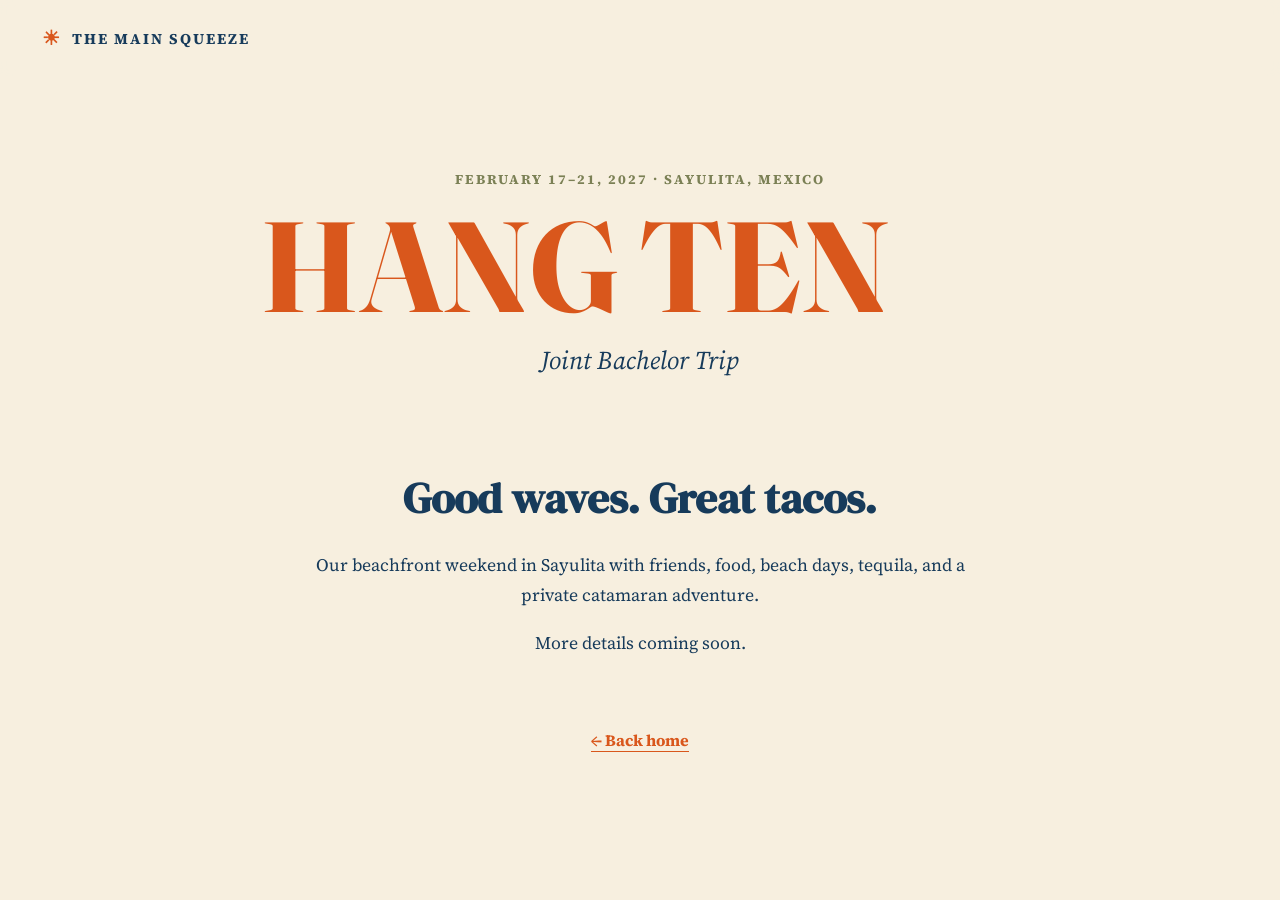
==== pages/hang-ten.html @ 9607c5ec "Improve Hang Ten animation" ====
<!DOCTYPE html>
<html lang="en">
<head>
  <meta charset="UTF-8">
  <meta name="viewport" content="width=device-width, initial-scale=1.0">

  <title>Hang Ten | The Main Squeeze</title>

  <link rel="preconnect" href="https://fonts.googleapis.com">
  <link rel="preconnect" href="https://fonts.gstatic.com" crossorigin>
  <link
    href="https://fonts.googleapis.com/css2?family=DM+Serif+Display&family=Fraunces:opsz,wght@9..144,600;9..144,700&family=Source+Serif+4:ital,wght@0,600;1,600&display=swap"
    rel="stylesheet"
  >

  <link rel="stylesheet" href="../styles.css">
</head>

<body>

  <header class="site-header">
    <a class="site-logo" href="../index.html">
      <span>☀</span>
      THE MAIN SQUEEZE
    </a>
  </header>

  <main class="page-shell">

    <p class="page-eyebrow">February 17–21, 2027 · Sayulita, Mexico</p>

    <h1 class="page-title">HANG TEN</h1>

    <p class="page-subtitle">Joint Bachelor Trip</p>

    <section class="page-content">
      <h2>Good waves. Great tacos.</h2>

      <p>
        Our beachfront weekend in Sayulita with friends, food, beach days,
        tequila, and a private catamaran adventure.
      </p>

      <p>More details coming soon.</p>
    </section>

    <a class="back-link" href="../index.html">← Back home</a>

  </main>

</body>
</html>
---- styles.css ----
:root {
  --cream: #f7efdf;
  --orange: #d9571c;
  --navy: #173b5b;
  --olive: #7b8055;
  --yellow: #e9bd48;
}

* {
  margin: 0;
  padding: 0;
  box-sizing: border-box;
}

html {
  scroll-behavior: smooth;
}

body {
  min-width: 320px;
  background: var(--cream);
  color: var(--navy);
  font-family: "Source Serif 4", serif;
}

a {
  color: inherit;
}

/* Header */

.site-header {
  position: fixed;
  top: 0;
  left: 0;
  z-index: 100;

  width: 100%;
  padding: 24px 42px;

  display: flex;
  align-items: center;
  justify-content: space-between;

  background: rgba(247, 239, 223, 0.9);
  backdrop-filter: blur(8px);
}

.site-logo {
  display: flex;
  align-items: center;
  gap: 10px;

  color: var(--navy);
  font-size: 15px;
  font-weight: 700;
  letter-spacing: 2px;
  text-decoration: none;
}

.site-logo span {
  color: var(--orange);
  font-size: 20px;
}

.menu-button {
  width: 34px;

  display: grid;
  gap: 6px;

  border: 0;
  background: transparent;
  cursor: pointer;
}

.menu-button span {
  width: 100%;
  height: 2px;

  display: block;
  background: var(--navy);

  transition: 0.2s ease;
}

.menu-button.active span:nth-child(1) {
  transform: translateY(8px) rotate(45deg);
}

.menu-button.active span:nth-child(2) {
  opacity: 0;
}

.menu-button.active span:nth-child(3) {
  transform: translateY(-8px) rotate(-45deg);
}

.menu {
  position: absolute;
  top: 74px;
  right: 42px;

  width: 230px;
  padding: 20px;

  display: none;
  flex-direction: column;
  gap: 16px;

  background: var(--cream);
  border: 2px solid var(--navy);
  box-shadow: 8px 8px 0 var(--orange);
}

.menu.open {
  display: flex;
}

.menu a {
  font-weight: 700;
  letter-spacing: 1px;
  text-decoration: none;
  text-transform: uppercase;
}

.menu a:hover {
  color: var(--orange);
}

/* Hero */

.hero {
  min-height: 100vh;
  padding: 145px 24px 110px;

  display: flex;
  flex-direction: column;
  align-items: center;

  text-align: center;
}

.sun {
  position: relative;

  width: 92px;
  height: 92px;
  margin-bottom: 34px;
}

.sun-center {
  position: absolute;
  top: 50%;
  left: 50%;

  width: 52px;
  height: 52px;

  border-radius: 50%;
  background: var(--orange);

  transform: translate(-50%, -50%);
}

.sun-rays {
  position: absolute;
  inset: 0;

  animation: spin 24s linear infinite;
}

.sun-rays span {
  position: absolute;
  top: 0;
  left: 50%;

  width: 3px;
  height: 18px;

  border-radius: 99px;
  background: var(--orange);

  transform-origin: 50% 46px;
}

.sun-rays span:nth-child(1)  { transform: translateX(-50%) rotate(0deg); }
.sun-rays span:nth-child(2)  { transform: translateX(-50%) rotate(30deg); }
.sun-rays span:nth-child(3)  { transform: translateX(-50%) rotate(60deg); }
.sun-rays span:nth-child(4)  { transform: translateX(-50%) rotate(90deg); }
.sun-rays span:nth-child(5)  { transform: translateX(-50%) rotate(120deg); }
.sun-rays span:nth-child(6)  { transform: translateX(-50%) rotate(150deg); }
.sun-rays span:nth-child(7)  { transform: translateX(-50%) rotate(180deg); }
.sun-rays span:nth-child(8)  { transform: translateX(-50%) rotate(210deg); }
.sun-rays span:nth-child(9)  { transform: translateX(-50%) rotate(240deg); }
.sun-rays span:nth-child(10) { transform: translateX(-50%) rotate(270deg); }
.sun-rays span:nth-child(11) { transform: translateX(-50%) rotate(300deg); }
.sun-rays span:nth-child(12) { transform: translateX(-50%) rotate(330deg); }

@keyframes spin {
  to {
    transform: rotate(360deg);
  }
}

h1 {
  max-width: 1100px;

  color: var(--orange);
  font-family: "Fraunces", serif;
  font-size: clamp(4rem, 8vw, 7.4rem);
  line-height: 0.95;
}

.title-divider {
  width: min(330px, 72vw);
  margin: 30px 0 18px;

  display: grid;
  grid-template-columns: 1fr auto 1fr;
  align-items: center;
  gap: 16px;
}

.title-divider span {
  height: 2px;
  background: var(--orange);
}

.title-divider b {
  color: var(--orange);
}

.names {
  margin-bottom: 92px;

  font-size: clamp(1.4rem, 3vw, 2rem);
  font-weight: 700;
  letter-spacing: 7px;
}

.hero-art {
  width: min(1050px, 96vw);
  height: auto;
  margin-bottom: 92px;

  display: block;
}

.lets-ride {
  display: flex;
  flex-direction: column;
  align-items: center;

  font-size: 2.2rem;
  font-style: italic;
  font-weight: 600;
  text-decoration: none;
}

.lets-ride span {
  color: var(--orange);
  font-size: 1.9rem;
  font-style: normal;
}

/* Event cards */

.celebrations {
  max-width: 1380px;
  margin: 0 auto;
  padding: 90px 36px 140px;

  display: grid;
  grid-template-columns: repeat(4, 1fr);
  gap: 24px;
}

.event-card {
  position: relative;
  overflow: hidden;

  min-height: 500px;
  padding: 30px;

  display: flex;
  flex-direction: column;

  border: 3px solid var(--navy);
  border-radius: 10px;

  text-decoration: none;

  transition:
    transform 0.25s ease,
    box-shadow 0.25s ease;
}

.event-card::after {
  content: "";

  position: absolute;
  inset: 0;

  pointer-events: none;

  opacity: 0.12;

  background-image:
    radial-gradient(
      circle at 20% 30%,
      rgba(255, 255, 255, 0.8) 0 1px,
      transparent 1.5px
    );

  background-size: 7px 7px;
}

.event-card:hover {
  transform: translateY(-7px) rotate(-0.7deg);
  box-shadow: 10px 12px 0 rgba(23, 59, 91, 0.18);
}

.event-card:nth-child(even):hover {
  transform: translateY(-7px) rotate(0.7deg);
}

.volume-label {
  position: relative;
  z-index: 2;

  font-size: 0.85rem;
  font-weight: 700;
  letter-spacing: 2px;
}

.event-card-copy {
  position: relative;
  z-index: 2;

  margin-top: auto;
}

.event-card h2 {
  margin-bottom: 9px;

  font-family: "DM Serif Display", serif;
  font-size: clamp(2.1rem, 3vw, 3rem);
  line-height: 0.95;
}

.event-card p {
  font-size: 1.15rem;
  font-weight: 700;
}

.event-card small {
  display: block;
  margin-top: 10px;

  font-size: 0.85rem;
  font-weight: 700;
}

.hang-ten-card {
  background: var(--yellow);
  color: var(--navy);
}

.just-us {
  background: var(--orange);
  color: var(--cream);
}

.with-family {
  background: var(--olive);
  color: var(--cream);
}

.party-time {
  background: var(--navy);
  color: var(--cream);
}

/* Hang Ten animated scene */

/* Hang Ten animated scene */

.hang-ten-animation {
  position: absolute;
  top: 80px;
  left: 22px;
  right: 22px;

  height: 245px;

  z-index: 2;
}

.card-sun {
  position: absolute;
  top: 6px;
  left: 50%;

  width: 28px;
  height: 28px;

  border-radius: 50%;
  background: var(--orange);

  transform: translateX(-50%);
}

.ocean-scene {
  width: 100%;
  height: 100%;
  overflow: visible;
}

.wave path {
  fill: none;
  stroke: var(--navy);
  stroke-width: 4;
  stroke-linecap: round;
}

.wave-one {
  animation: wave-drift-one 4.5s ease-in-out infinite alternate;
}

.wave-two {
  animation: wave-drift-two 5.5s ease-in-out infinite alternate;
}

.whale-tail {
  transform-box: fill-box;
  transform-origin: center bottom;

  animation: tail-wag 8s ease-in-out infinite;
}

.whale-tail path {
  fill: var(--navy);
}

.whale-ripple {
  fill: none;
  stroke: var(--navy);
  stroke-width: 3;
  opacity: 0.55;
}

.splash {
  display: none;
}

.hang-ten-card:hover .wave-one {
  animation-duration: 3.3s;
}

.hang-ten-card:hover .wave-two {
  animation-duration: 4s;
}

@keyframes wave-drift-one {
  from {
    transform: translateX(-5px) translateY(0);
  }

  to {
    transform: translateX(5px) translateY(2px);
  }
}

@keyframes wave-drift-two {
  from {
    transform: translateX(5px) translateY(2px);
  }

  to {
    transform: translateX(-5px) translateY(0);
  }
}

@keyframes tail-wag {
  0%,
  68%,
  100% {
    transform: rotate(0deg);
  }

  72% {
    transform: rotate(-7deg);
  }

  76% {
    transform: rotate(7deg);
  }

  80% {
    transform: rotate(-4deg);
  }

  84% {
    transform: rotate(4deg);
  }

  88% {
    transform: rotate(0deg);
  }
}

/* Individual pages */

.page-shell {
  min-height: 100vh;
  padding: 170px 24px 100px;
  text-align: center;
}

.page-eyebrow {
  margin-bottom: 20px;

  color: var(--olive);
  font-size: 0.85rem;
  font-weight: 700;
  letter-spacing: 2px;
  text-transform: uppercase;
}

.page-title {
  color: var(--orange);
  font-family: "Fraunces", serif;
  font-size: clamp(4rem, 10vw, 8rem);
  line-height: 0.9;
}

.page-subtitle {
  margin-top: 18px;

  font-size: 1.6rem;
  font-style: italic;
}

.page-content {
  max-width: 650px;
  margin: 90px auto 70px;
}

.page-content h2 {
  margin-bottom: 24px;

  font-family: "DM Serif Display", serif;
  font-size: 2.7rem;
}

.page-content p {
  margin-bottom: 18px;

  font-size: 1.1rem;
  line-height: 1.7;
}

.back-link {
  color: var(--orange);
  font-weight: 700;
  text-underline-offset: 5px;
}

/* Responsive */

@media (max-width: 1000px) {
  .celebrations {
    grid-template-columns: repeat(2, 1fr);
  }
}

@media (max-width: 600px) {
  .site-header {
    padding: 20px;
  }

  .site-logo {
    font-size: 12px;
    letter-spacing: 1.3px;
  }

  .menu {
    top: 66px;
    right: 20px;
  }

  .hero {
    padding-top: 130px;
  }

  .names {
    margin-bottom: 65px;
  }

  .hero-art {
    margin-bottom: 65px;
  }

  .celebrations {
    padding: 70px 20px 100px;
    grid-template-columns: 1fr;
  }

  .event-card {
    min-height: 500px;
  }
}

@media (prefers-reduced-motion: reduce) {
  html {
    scroll-behavior: auto;
  }

  .sun-rays,
  .wave-one,
  .wave-two,
  .whale-tail,
  .whale-ripple,
  .splash {
    animation: none;
  }

  .whale-tail,
  .splash {
    opacity: 1;
    transform: none;
  }

  .event-card {
    transition: none;
  }
}
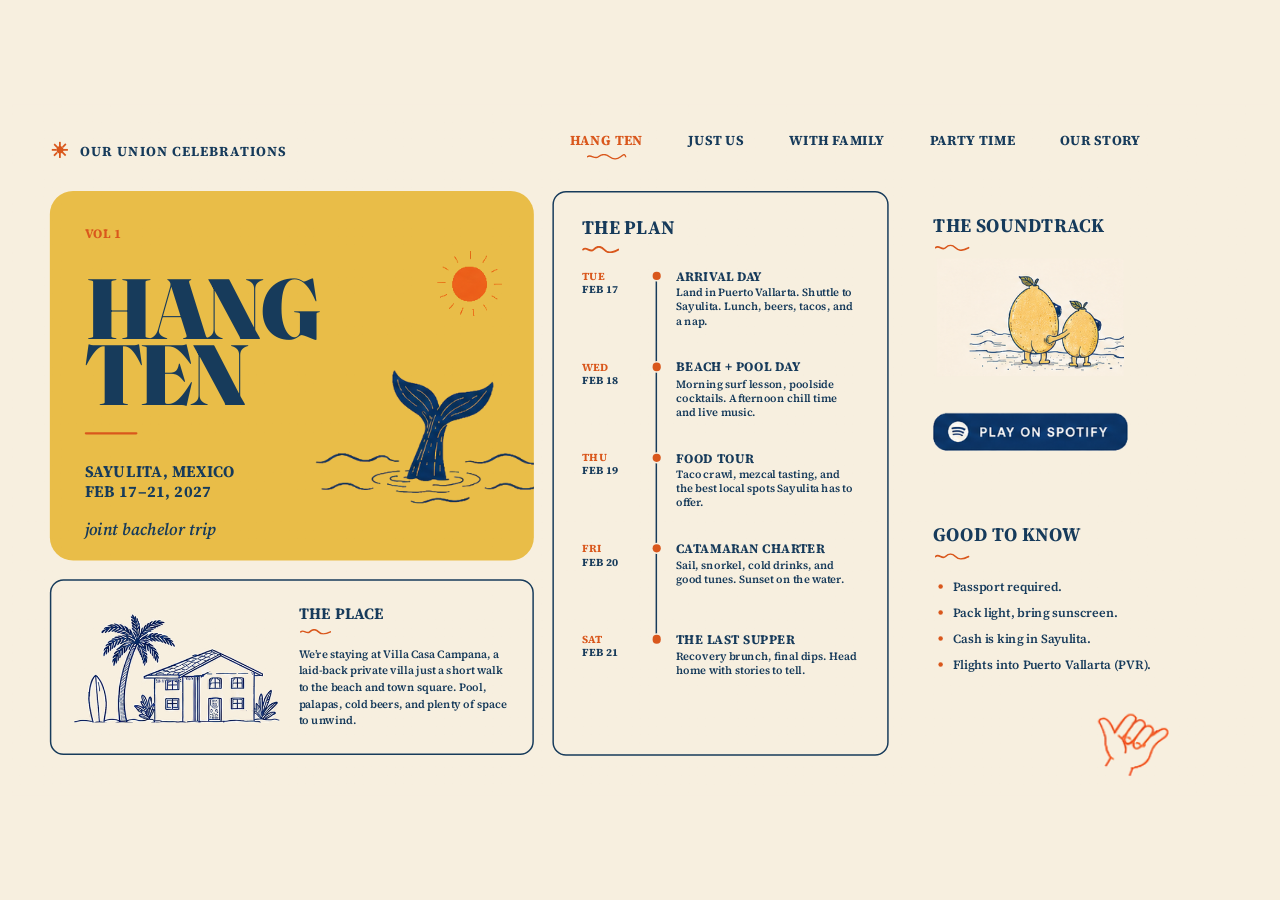
==== commit 1ddba0b9: "v5" ====
--- a/pages/hang-ten.html
+++ b/pages/hang-ten.html
@@ -1,52 +1,169 @@
 <!DOCTYPE html>
 <html lang="en">
 <head>
-  <meta charset="UTF-8">
-  <meta name="viewport" content="width=device-width, initial-scale=1.0">
+<meta charset="utf-8"/>
+<meta content="width=device-width, initial-scale=1.0" name="viewport"/>
+<title>Hang Ten | The Main Squeeze</title>
+<link href="https://fonts.googleapis.com" rel="preconnect"/>
+<link crossorigin="" href="https://fonts.gstatic.com" rel="preconnect"/>
+<link href="https://fonts.googleapis.com/css2?family=DM+Serif+Display&amp;family=Fraunces:opsz,wght@9..144,600;9..144,700;9..144,900&amp;family=Source+Serif+4:ital,wght@0,600;0,700;1,600&amp;display=swap" rel="stylesheet"/><link href="../styles.css?v=20260827-hangten-v21" rel="stylesheet"/>
 
-  <title>Hang Ten | The Main Squeeze</title>
+</head>
+<body class="hang-ten-page">
+<div class="hang-ten-board">
+<header class="event-page-header">
+<a class="event-page-logo" href="../index.html">
+<span>☀</span>
+      OUR UNION CELEBRATIONS
+    </a>
+<nav aria-label="Celebrations" class="event-page-nav">
+<a class="active" href="hang-ten.html">Hang Ten</a>
+<a href="just-us.html">Just Us</a>
+<a href="with-family.html">With Family</a>
+<a href="party-time.html">Party Time</a>
+<a href="our-story.html">Our Story</a>
+</nav>
+</header>
+<main class="hang-ten-shell">
+<section aria-labelledby="hang-ten-title" class="hang-ten-page-hero">
+<div class="hang-ten-hero-copy">
+<p class="hang-ten-volume">VOL 1</p>
+<h1 id="hang-ten-title">HANG<br/>TEN</h1>
+<span aria-hidden="true" class="hang-ten-orange-rule"></span>
+<p class="hang-ten-location">
+          SAYULITA, MEXICO<br/>
+          FEB 17–21, 2027
+        </p>
+<p class="hang-ten-tagline">joint bachelor trip</p>
+</div>
+<img alt="" aria-hidden="true" class="hang-ten-hero-sun-art" src="[data-uri]"/><img alt="Whale tail rising from ocean waves" class="hang-ten-hero-art" src="[data-uri]"/>
+</section>
+<section class="hang-ten-info-grid">
+<article class="hang-ten-plan-card">
+<h2 class="hang-ten-section-title">THE PLAN</h2>
+<span aria-hidden="true" class="hang-ten-title-wave"></span>
+<div class="hang-ten-timeline">
+<div class="hang-ten-day">
+<div class="hang-ten-date">
+<strong>TUE</strong>
+<span>FEB 17</span>
+</div>
+<div class="hang-ten-dot-line"><i></i></div>
+<div class="hang-ten-day-copy">
+<h3>ARRIVAL DAY</h3>
+<p>Land in Puerto Vallarta. Shuttle to Sayulita. Lunch, beers, tacos, and a nap.</p>
+</div>
+</div>
+<div class="hang-ten-day">
+<div class="hang-ten-date">
+<strong>WED</strong>
+<span>FEB 18</span>
+</div>
+<div class="hang-ten-dot-line"><i></i></div>
+<div class="hang-ten-day-copy">
+<h3>BEACH + POOL DAY</h3>
+<p>Morning surf lesson, poolside cocktails. Afternoon chill time and live music.</p>
+</div>
+</div>
+<div class="hang-ten-day">
+<div class="hang-ten-date">
+<strong>THU</strong>
+<span>FEB 19</span>
+</div>
+<div class="hang-ten-dot-line"><i></i></div>
+<div class="hang-ten-day-copy">
+<h3>FOOD TOUR</h3>
+<p>Taco crawl, mezcal tasting, and the best local spots Sayulita has to offer.</p>
+</div>
+</div>
+<div class="hang-ten-day">
+<div class="hang-ten-date">
+<strong>FRI</strong>
+<span>FEB 20</span>
+</div>
+<div class="hang-ten-dot-line"><i></i></div>
+<div class="hang-ten-day-copy">
+<h3>CATAMARAN CHARTER</h3>
+<p>Sail, snorkel, cold drinks, and good tunes. Sunset on the water.</p>
+</div>
+</div>
+<div class="hang-ten-day last">
+<div class="hang-ten-date">
+<strong>SAT</strong>
+<span>FEB 21</span>
+</div>
+<div class="hang-ten-dot-line"><i></i></div>
+<div class="hang-ten-day-copy">
+<h3>THE LAST SUPPER</h3>
+<p>Recovery brunch, final dips. Head home with stories to tell.</p>
+</div>
+</div>
+</div>
+</article>
+<aside class="hang-ten-side-column">
+<section class="hang-ten-soundtrack">
+<h2 class="hang-ten-section-title">THE SOUNDTRACK</h2>
+<span aria-hidden="true" class="hang-ten-title-wave"></span>
+<!-- Replace the URL below with your Hang Ten Spotify playlist URL when ready. -->
+<div class="hang-ten-lemons-frame"><img alt="Two lemons in sunglasses standing together on the beach, viewed from behind" class="hang-ten-lemons" src="[data-uri]"/></div><a class="hang-ten-spotify" href="https://open.spotify.com/" rel="noopener noreferrer" target="_blank"><img alt="Play on Spotify" class="hang-ten-spotify-art" src="[data-uri]"/></a>
+</section>
+<section class="hang-ten-good-to-know">
+<h2 class="hang-ten-section-title">GOOD TO KNOW</h2>
+<span aria-hidden="true" class="hang-ten-title-wave"></span>
+<ul>
+<li>Passport required.</li>
+<li>Pack light, bring sunscreen.</li>
+<li>Cash is king in Sayulita.</li>
+<li>Flights into Puerto Vallarta (PVR).</li>
+</ul>
+</section>
+</aside>
+</section>
+<section class="hang-ten-place-card">
+<img alt="Beach house with palm tree and surfboard" class="hang-ten-place-art" src="[data-uri]